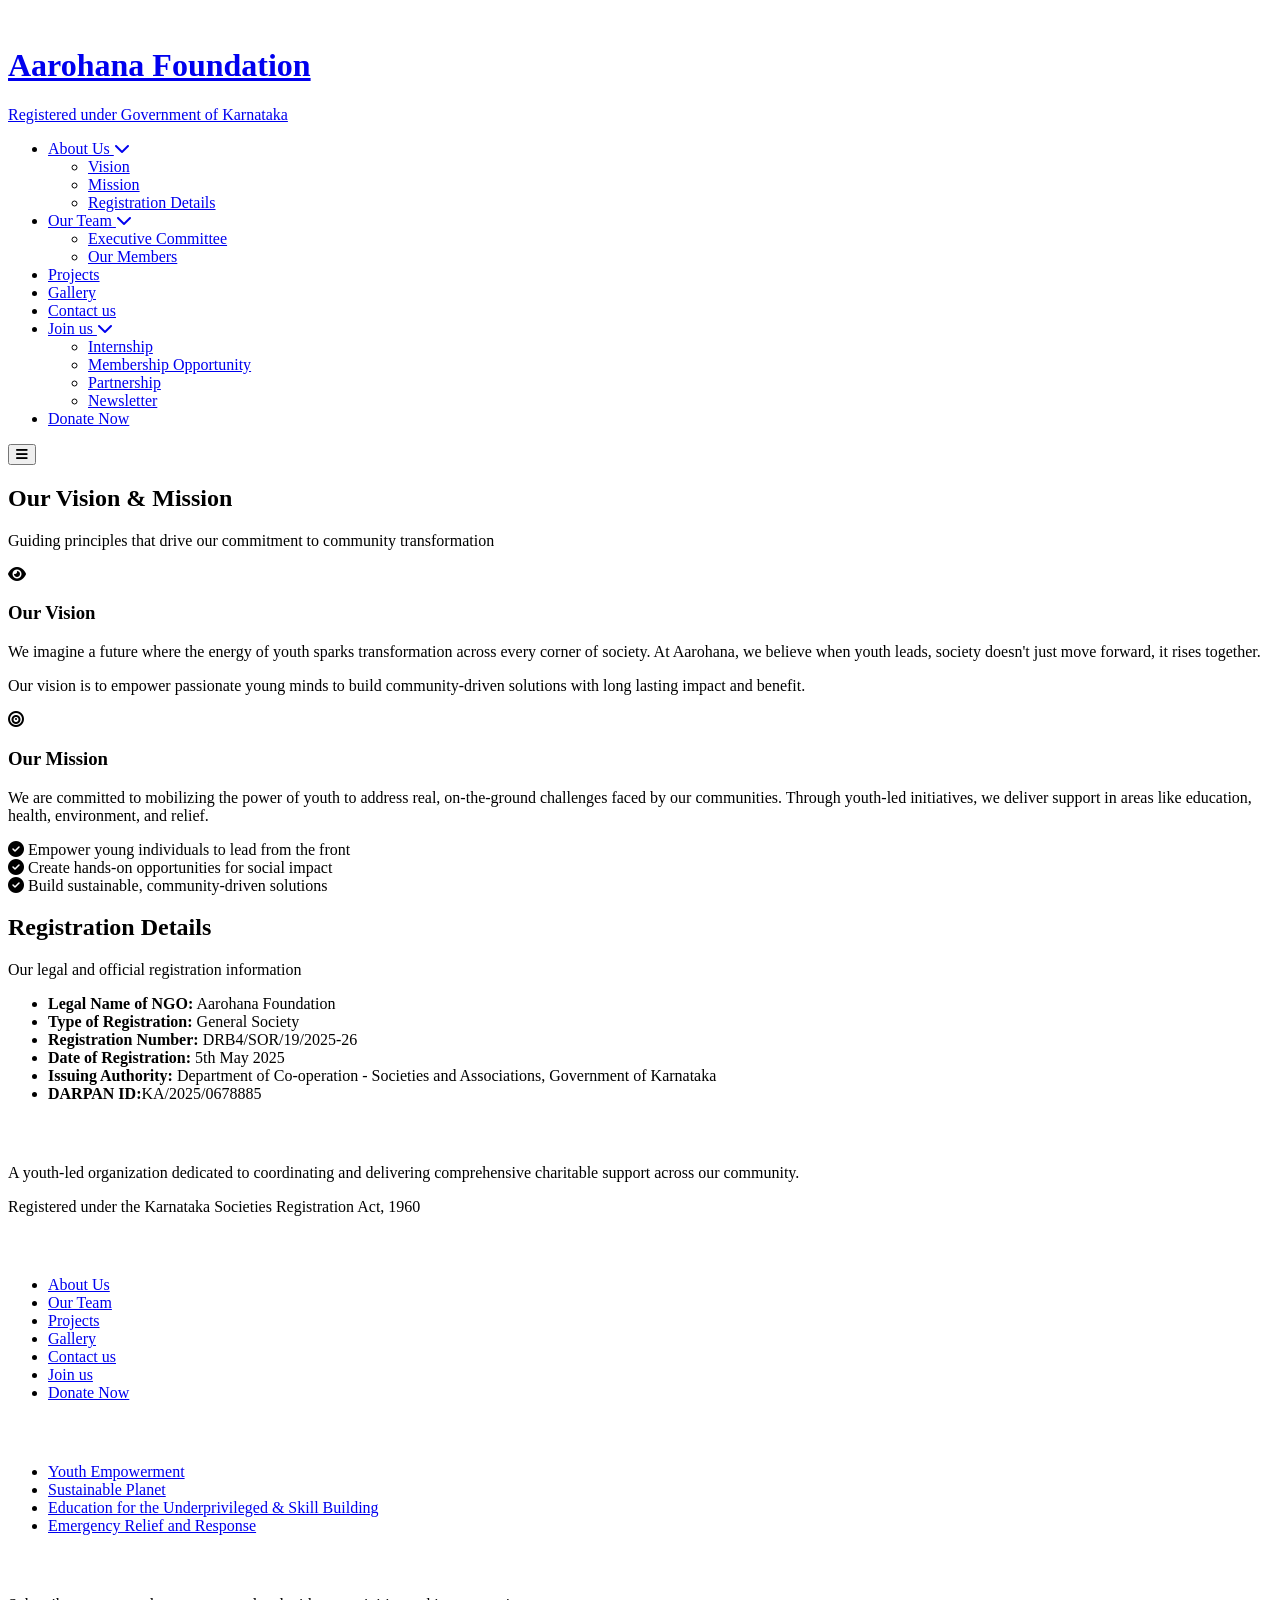
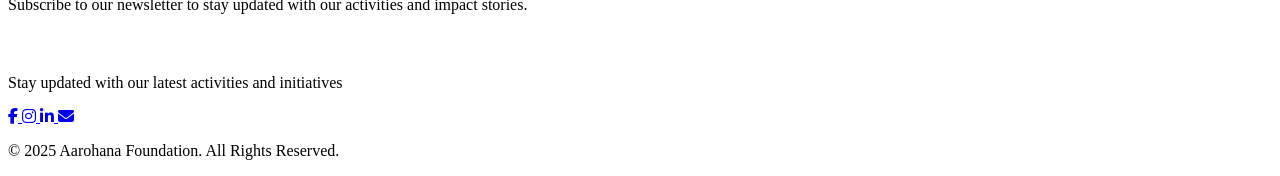
==== about.html @ d173ec9f "Updated file" ====
<!-- About Section -->

<!DOCTYPE html>
<html lang="en">

<head>
    <meta charset="UTF-8">
    <meta name="viewport" content="width=device-width, initial-scale=1.0">
    <title>Aarohana Foundation | Registered under Government of Karnataka</title>
    <link rel="stylesheet" href="https://cdnjs.cloudflare.com/ajax/libs/font-awesome/6.4.0/css/all.min.css">
    <link href="https://fonts.googleapis.com/css2?family=Inter:wght@300;400;500;600;700&display=swap" rel="stylesheet">
    <link rel="stylesheet" href="assets/css/styles.css">
    <link rel="stylesheet" href="assets/css/header-footer.css">
    <link rel="stylesheet" href="assets/css/about.css">
    <link rel="icon" type="image/png" href="assets/images/logo/favicon.png">
    <!-- Google tag (gtag.js) -->
<script async src="https://www.googletagmanager.com/gtag/js?id=G-BKS8LNNEW2"></script>
<script>
  window.dataLayer = window.dataLayer || [];
  function gtag(){dataLayer.push(arguments);}
  gtag('js', new Date());

  gtag('config', 'G-BKS8LNNEW2');
</script>
    <style>
        h4 {
            color: white;
        }
    </style>
</head>

<body>
    <header id="header">
        <div class="header-container">
            <a href="index.html" class="logo">
                <div class="logo-icon"><img src="assets/images/logo/Aarohana logo.png" alt=""
                        style="width: 93px;margin-right: 10px;"></div>
                <div class="logo-text">
                    <h1>Aarohana Foundation</h1>
                    <span>Registered under Government of Karnataka</span>
                </div>
            </a>
            <nav>
                <ul class="nav-links">
                    <!-- About Us with dropdown -->
                    <li class="dropdown">
                        <a href="about.html" class="dropdown-toggle">About Us <i class="fas fa-chevron-down"></i></a>
                        <ul class="dropdown-menu">
                            <li><a href="about.html#vision-mission">Vision</a></li>
                            <li><a href="about.html#vision-mission">Mission</a></li>
                            <li class="dropdown-submenu">
                                <a href="about.html#registration">Registration Details</a>

                            </li>
                        </ul>
                    </li>

                    <!-- Our Team with dropdown -->
                    <li class="dropdown">
                        <a href="#team" class="dropdown-toggle">Our Team <i class="fas fa-chevron-down"></i></a>
                        <ul class="dropdown-menu">
                            <li><a href="team.html#executive">Executive Committee</a></li>
                            <li><a href="team.html#members">Our Members</a></li>
                        </ul>
                    </li>

                    <!-- Other navigation items -->
                    <li><a href="project.html">Projects</a></li>
                    <li><a href="gallery.html">Gallery</a></li>
                    <li><a href="contact.html">Contact us</a></li>
                    <li class="dropdown">
                        <a href="#join" class="dropdown-toggle">Join us <i class="fas fa-chevron-down"></i></a>
                        <ul class="dropdown-menu">
                            <li><a href="join.html#internship">Internship</a></li>
                            <li><a href="join.html#membership">Membership Opportunity</a></li>
                            <li><a href="join.html#partnership">Partnership</a></li>
                            <li><a href="join.html#newsletter">Newsletter</a></li>
                        </ul>
                    </li>
                    <li><a href="donate.html" class="nav-cta">Donate Now</a></li>
                </ul>
                <button class="mobile-menu-btn"><i class="fas fa-bars"></i></button>
            </nav>
        </div>
    </header>



    <!-- Mission Vision Section -->

    <body>
        <section id="vision-mission" class="section">
            <div class="decorative-element circle-1"></div>
            <div class="decorative-element circle-2"></div>
            <div class="decorative-element circle-3"></div>

            <div class="container">
                <div class="section-title animate">
                    <h2>Our Vision & Mission</h2>
                    <p>Guiding principles that drive our commitment to community transformation</p>
                </div>

                <div class="mv-container">
                    <div class="mv-card animate delay-1">
                        <div class="mv-header">
                            <div class="mv-icon">
                                <i class="fas fa-eye"></i>
                            </div>
                            <h3 class="mv-title">Our Vision</h3>
                        </div>
                        <div class="mv-content">
                            <p>We imagine a future where the energy of youth sparks transformation across every corner
                                of society. At Aarohana, we believe when youth leads, society doesn't just move forward,
                                it rises together.</p>

                            <!-- <div class="mv-image">
                                <img src="https://images.unsplash.com/photo-1522881193457-37ae97c905bf?ixlib=rb-4.0.3&ixid=M3wxMjA3fDB8MHxwaG90by1wYWdlfHx8fGVufDB8fHx8fA%3D%3D&auto=format&fit=crop&w=1170&q=80"
                                    alt="Youth empowerment and community transformation">
                            </div> -->

                            <p>Our vision is to empower passionate young minds to build community-driven solutions with
                                long lasting impact and benefit.</p>
                        </div>
                    </div>

                    <div class="mv-card animate delay-2">
                        <div class="mv-header">
                            <div class="mv-icon">
                                <i class="fas fa-bullseye"></i>
                            </div>
                            <h3 class="mv-title">Our Mission</h3>
                        </div>
                        <div class="mv-content">
                            <p>We are committed to mobilizing the power of youth to address real, on-the-ground
                                challenges faced by our communities. Through youth-led initiatives, we deliver support
                                in areas like education, health, environment, and relief.</p>

                            <!-- <div class="mv-image">
                                <img src="https://images.unsplash.com/photo-1516321318423-f06f85e504b3?ixlib=rb-4.0.3&ixid=M3wxMjA3fDB8MHxwaG90by1wYWdlfHx8fGVufDB8fHx8fA%3D%3D&auto=format&fit=crop&w=1170&q=80"
                                    alt="Youth-led community initiatives">
                            </div> -->

                            <div class="about-highlights">
                                <div class="about-highlight">
                                    <i class="fas fa-check-circle"></i>
                                    <span>Empower young individuals to lead from the front</span>
                                </div>
                                <div class="about-highlight">
                                    <i class="fas fa-check-circle"></i>
                                    <span>Create hands-on opportunities for social impact</span>
                                </div>
                                <div class="about-highlight">
                                    <i class="fas fa-check-circle"></i>
                                    <span>Build sustainable, community-driven solutions</span>
                                </div>
                            </div>
                        </div>
                    </div>
                </div>
            </div>
        </section>



        <section id="registration" class="section">
            <div class="container">
                <div class="section-title animate">
                    <h2>Registration Details</h2>
                    <p>Our legal and official registration information</p>
                </div>

                <div class="registration-card animate delay-1">
                    <ul>
                        <li><strong>Legal Name of NGO:</strong> Aarohana Foundation</li>
                        <li><strong>Type of Registration:</strong> General Society</li>
                        <li><strong>Registration Number:</strong> DRB4/SOR/19/2025-26</li>
                        <li><strong>Date of Registration:</strong> 5th May 2025</li>
                        <li><strong>Issuing Authority:</strong> Department of Co-operation - Societies and Associations,
                            Government of Karnataka</li>
                        <li><strong>DARPAN ID:</strong>KA/2025/0678885</li>
                    </ul>
                </div>
            </div>
        </section>
    </body>




    <footer>
        <div class="container">
            <div class="footer-content">
                <div class="footer-col">
                    <h4>About Aarohana</h4>
                    <p>A youth-led organization dedicated to coordinating and delivering comprehensive charitable
                        support
                        across
                        our community.</p>
                    <p>Registered under the Karnataka Societies Registration Act, 1960</p>
                </div>

                <div class="footer-col">
                    <h4>Quick Links</h4>
                    <ul class="footer-links">
                        <li><a href="about.html">About Us</a></li>
                        <li><a href="team.html">Our Team</a></li>
                        <li><a href="project.html">Projects</a></li>
                        <li><a href="gallery.html">Gallery</a></li>
                        <li><a href="contact.html">Contact us</a></li>
                        <li><a href="join.html">Join us</a></li>
                        <li><a href="donate.html">Donate Now</a></li>
                    </ul>
                </div>

                <div class="footer-col">
                    <h4>Our Initiatives</h4>
                    <ul class="footer-links">
                        <li><a href="#">Youth Empowerment</a></li>
                        <li><a href="#">Sustainable Planet</a></li>
                        <li><a href="#">Education for the Underprivileged & Skill Building</a></li>
                        <li><a href="#">Emergency Relief and Response</a></li>
                    </ul>
                </div>

                <div class="footer-col footer-newsletter">
                    <h4>Newsletter</h4>
                    <p>Subscribe to our newsletter to stay updated with our activities and impact stories.</p>
                            <h4>Follow Us On Social Media</h4>
          <p>Stay updated with our latest activities and initiatives</p>
                    <div class="social-links">
                        <a href="https://www.facebook.com/share/179hHAopHQ/" class="social-link" title="Facebook">
                            <i class="fab fa-facebook-f"></i>
                        </a>

                        <a href="https://www.instagram.com/aarohanafoundation?igsh=MWpqamJhZWVpb3N3Zw== "
                            class="social-link" title="Instagram">
                            <i class="fab fa-instagram"></i>
                        </a>
                        <a href="https://www.linkedin.com/in/aarohana-foundation-643480362/" class="social-link"
                            title="LinkedIn">
                            <i class="fab fa-linkedin-in"></i>
                        </a>
                        <a href="https://mail.google.com/mail/?view=cm&fs=1&to=aarohanafoundationbengaluru@gmail.com"
                            class="social-link" title="Email" target="_blank">
                            <i class="fas fa-envelope"></i>
                        </a>
                    </div>
                    <!-- <form class="newsletter-form">
                        <input type="email" class="newsletter-input" placeholder="Your Email" required>
                        <button type="submit" class="btn btn-primary">Subscribe</button>
                    </form> -->
                </div>
            </div>
        </div>

        <div class="copyright">
            <div class="container">
                <p>&copy; 2025 Aarohana Foundation. All Rights Reserved.</p>
            </div>
        </div>
    </footer>

    <script src="assets/js/main.js"></script>


</html>
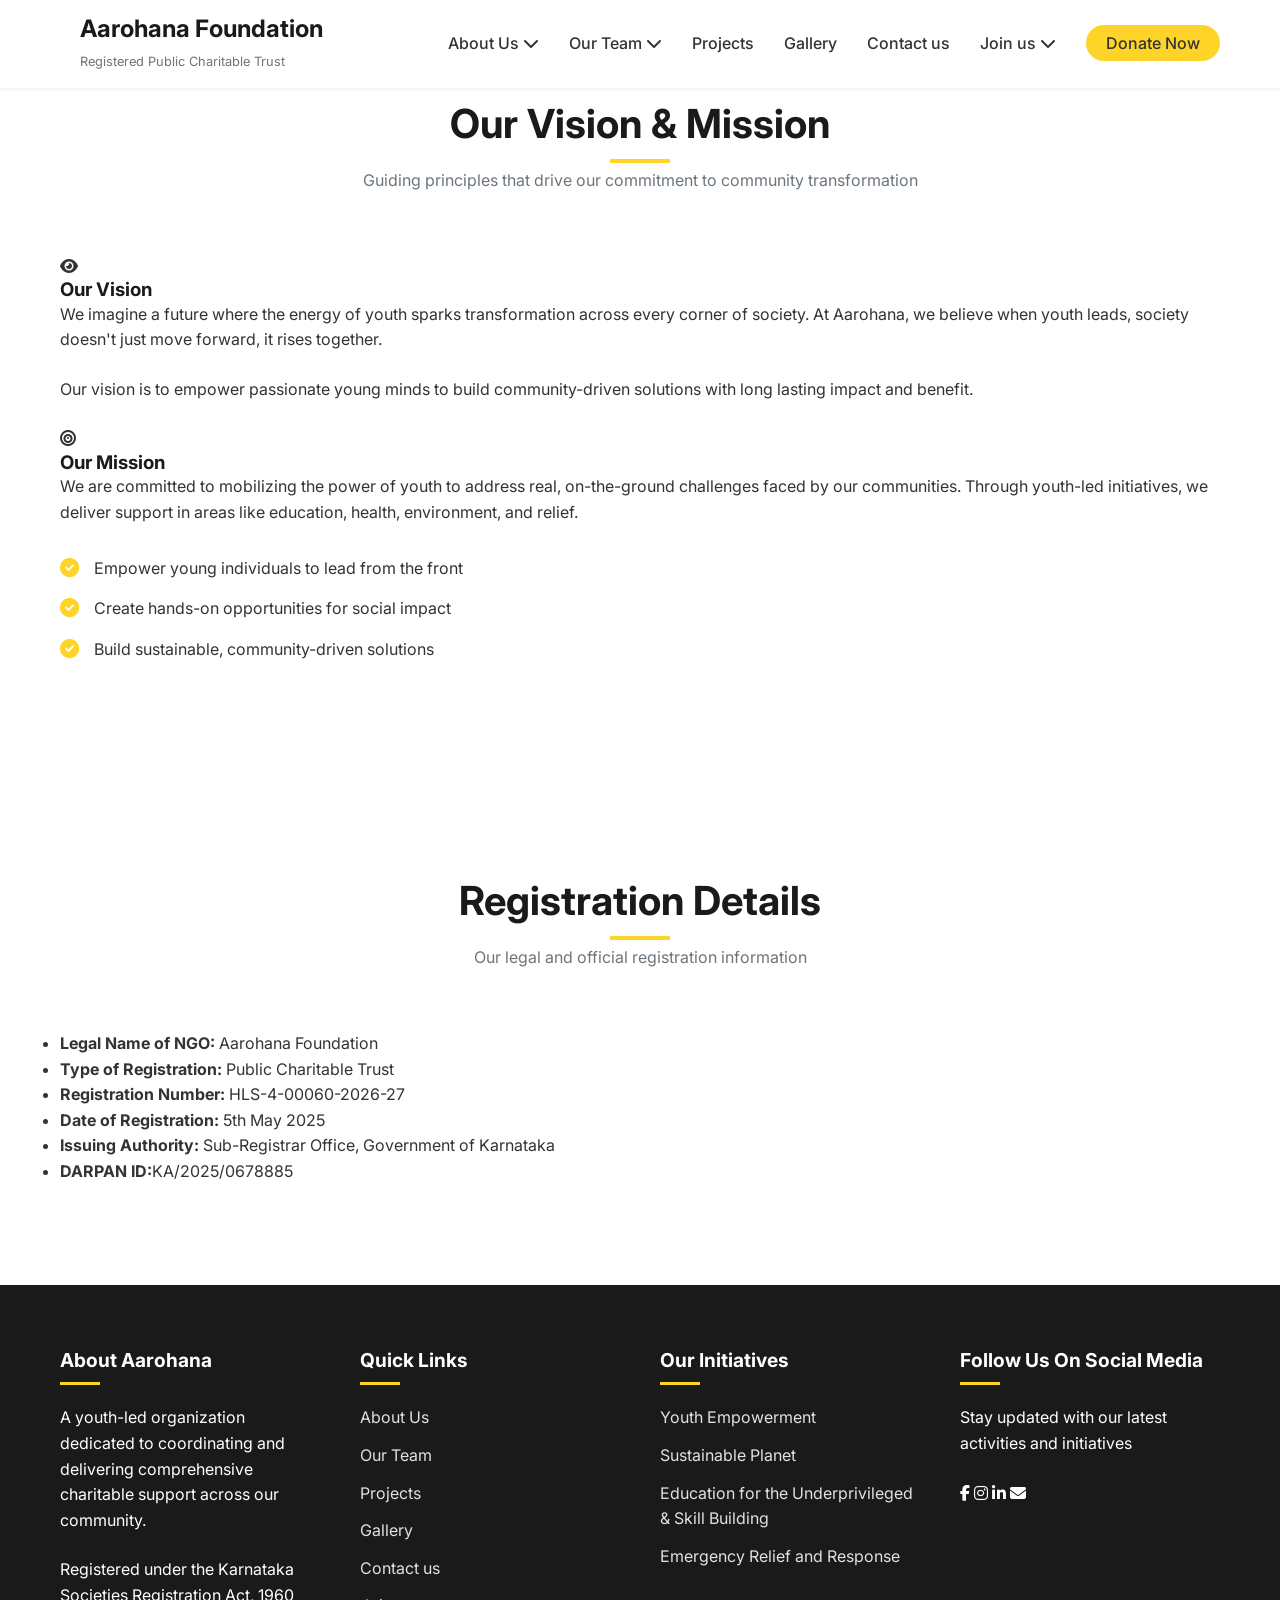
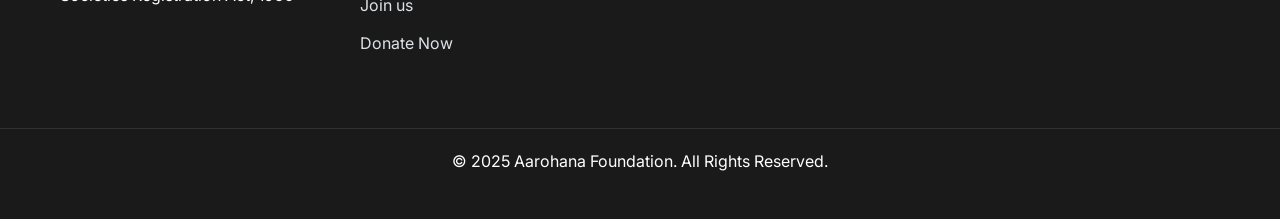
==== commit e90582a9: "Redesign team layout and remove newsletter from all pages" ====
--- a/about.html
+++ b/about.html
@@ -37,7 +37,7 @@
                         style="width: 93px;margin-right: 10px;"></div>
                 <div class="logo-text">
                     <h1>Aarohana Foundation</h1>
-                    <span>Registered under Government of Karnataka</span>
+                    <span>Registered Public Charitable Trust</span>
                 </div>
             </a>
             <nav>
@@ -74,7 +74,6 @@
                             <li><a href="join.html#internship">Internship</a></li>
                             <li><a href="join.html#membership">Membership Opportunity</a></li>
                             <li><a href="join.html#partnership">Partnership</a></li>
-                            <li><a href="join.html#newsletter">Newsletter</a></li>
                         </ul>
                     </li>
                     <li><a href="donate.html" class="nav-cta">Donate Now</a></li>
@@ -172,11 +171,10 @@
                 <div class="registration-card animate delay-1">
                     <ul>
                         <li><strong>Legal Name of NGO:</strong> Aarohana Foundation</li>
-                        <li><strong>Type of Registration:</strong> General Society</li>
-                        <li><strong>Registration Number:</strong> DRB4/SOR/19/2025-26</li>
+                        <li><strong>Type of Registration:</strong> Public Charitable Trust</li>
+                        <li><strong>Registration Number:</strong> HLS-4-00060-2026-27 </li>
                         <li><strong>Date of Registration:</strong> 5th May 2025</li>
-                        <li><strong>Issuing Authority:</strong> Department of Co-operation - Societies and Associations,
-                            Government of Karnataka</li>
+                        <li><strong>Issuing Authority:</strong>  Sub-Registrar Office, Government of Karnataka</li>
                         <li><strong>DARPAN ID:</strong>KA/2025/0678885</li>
                     </ul>
                 </div>
@@ -222,11 +220,9 @@
                     </ul>
                 </div>
 
-                <div class="footer-col footer-newsletter">
-                    <h4>Newsletter</h4>
-                    <p>Subscribe to our newsletter to stay updated with our activities and impact stories.</p>
-                            <h4>Follow Us On Social Media</h4>
-          <p>Stay updated with our latest activities and initiatives</p>
+                <div class="footer-col">
+                    <h4>Follow Us On Social Media</h4>
+                    <p>Stay updated with our latest activities and initiatives</p>
                     <div class="social-links">
                         <a href="https://www.facebook.com/share/179hHAopHQ/" class="social-link" title="Facebook">
                             <i class="fab fa-facebook-f"></i>
@@ -245,10 +241,6 @@
                             <i class="fas fa-envelope"></i>
                         </a>
                     </div>
-                    <!-- <form class="newsletter-form">
-                        <input type="email" class="newsletter-input" placeholder="Your Email" required>
-                        <button type="submit" class="btn btn-primary">Subscribe</button>
-                    </form> -->
                 </div>
             </div>
         </div>
--- a/assets/css/styles.css
+++ b/assets/css/styles.css
@@ -0,0 +1,750 @@
+ /* Base styles and variables */
+ :root {
+     --primary: #FFD428;
+     --primary-dark: #E5BF24;
+     --primary-light: #FFE785;
+     --secondary: #1a1a1a;
+     --accent: #2C5AA0;
+     --light: #f8f9fa;
+     --dark: #222;
+     --text: #333;
+     --text-light: #6c757d;
+     --white: #ffffff;
+     --gray: #6c757d;
+     --gray-100: #f8f9fa;
+     --gray-200: #e9ecef;
+     --gray-300: #dee2e6;
+     --shadow-sm: 0 2px 4px rgba(0, 0, 0, 0.05);
+     --shadow-md: 0 4px 12px rgba(0, 0, 0, 0.08);
+     --shadow-lg: 0 10px 25px rgba(0, 0, 0, 0.1);
+     --transition: all 0.3s ease;
+     --radius: 8px;
+     --section-spacing: 100px;
+ }
+
+ * {
+     margin: 0;
+     padding: 0;
+     box-sizing: border-box;
+ }
+
+ body {
+     font-family: 'Inter', sans-serif;
+     line-height: 1.6;
+     color: var(--text);
+     background: var(--white);
+     overflow-x: hidden;
+     font-weight: 400;
+ }
+
+ h1,
+ h2,
+ h3,
+
+ h5,
+ h6 {
+     font-weight: 700;
+     line-height: 1.2;
+     color: var(--secondary);
+ }
+
+ p {
+     margin-bottom: 1.5rem;
+ }
+
+ a {
+     text-decoration: none;
+     color: inherit;
+     transition: var(--transition);
+ }
+
+ .container {
+     width: 100%;
+     max-width: 1200px;
+     margin: 0 auto;
+     padding: 0 20px;
+ }
+
+ .section {
+     padding: var(--section-spacing) 0;
+ }
+
+ .section-title {
+     text-align: center;
+     margin-bottom: 60px;
+ }
+
+ .section-title h2 {
+     font-size: 2.5rem;
+     position: relative;
+     display: inline-block;
+     margin-bottom: 20px;
+ }
+
+ .section-title h2:after {
+     content: '';
+     position: absolute;
+     bottom: -15px;
+     left: 50%;
+     transform: translateX(-50%);
+     width: 60px;
+     height: 4px;
+     background: var(--primary);
+ }
+
+ .section-title p {
+     color: var(--text-light);
+     max-width: 700px;
+     margin: 0 auto;
+ }
+
+  h4{
+    color: white;
+  }
+ .btn {
+     display: inline-flex;
+     align-items: center;
+     justify-content: center;
+     padding: 12px 32px;
+     border-radius: 50px;
+     font-weight: 600;
+     transition: var(--transition);
+     border: none;
+     cursor: pointer;
+     font-size: 1rem;
+     gap: 8px;
+ }
+
+ .btn-primary {
+     background: var(--primary);
+     color: var(--secondary);
+     box-shadow: var(--shadow-md);
+ }
+
+ .btn-primary:hover {
+     background: var(--primary-dark);
+     transform: translateY(-2px);
+     box-shadow: var(--shadow-lg);
+ }
+
+ .btn-secondary {
+     background: transparent;
+     border: 2px solid var(--white);
+     color: var(--white);
+ }
+
+ .btn-secondary:hover {
+     background: var(--white);
+     color: var(--secondary);
+ }
+
+ /* Header styles */
+ #header {
+     background: var(--white);
+     box-shadow: var(--shadow-sm);
+     position: fixed;
+     top: 0;
+     left: 0;
+     right: 0;
+     z-index: 1000;
+ }
+
+ .header-container {
+     display: flex;
+     justify-content: space-between;
+     align-items: center;
+     padding: 15px 20px;
+     max-width: 1200px;
+     margin: 0 auto;
+ }
+
+ .logo {
+     display: flex;
+     align-items: center;
+ }
+
+ .logo-icon {
+     margin-right: 10px;
+ }
+
+ .logo-text h1 {
+     font-size: 1.5rem;
+     margin-bottom: 4px;
+ }
+
+ .logo-text span {
+     font-size: 0.8rem;
+     color: var(--text-light);
+ }
+
+ nav {
+     display: flex;
+     align-items: center;
+ }
+
+ .nav-links {
+     display: flex;
+     list-style: none;
+     gap: 30px;
+ }
+
+ .nav-links a {
+     font-weight: 500;
+     color: var(--text);
+     position: relative;
+ }
+
+ .nav-links a:hover {
+     color: var(--primary);
+ }
+
+ .nav-cta {
+     background: var(--primary);
+     padding: 8px 20px;
+     border-radius: 50px;
+     color: var(--secondary);
+     font-weight: 600;
+ }
+
+ .nav-cta:hover {
+     background: var(--primary-dark);
+     transform: translateY(-2px);
+ }
+
+ .mobile-menu-btn {
+     display: none;
+     background: none;
+     border: none;
+     font-size: 1.5rem;
+     cursor: pointer;
+     color: var(--text);
+ }
+
+ /* Dropdown styles */
+ .dropdown {
+     position: relative;
+ }
+
+ .dropdown-menu {
+     position: absolute;
+     top: 100%;
+     left: 0;
+     background: var(--white);
+     box-shadow: var(--shadow-lg);
+     border-radius: var(--radius);
+     padding: 10px 0;
+     min-width: 200px;
+     opacity: 0;
+     visibility: hidden;
+     transform: translateY(10px);
+     transition: var(--transition);
+     z-index: 100;
+ }
+
+ .dropdown:hover .dropdown-menu {
+     opacity: 1;
+     visibility: visible;
+     transform: translateY(0);
+ }
+
+ .dropdown-menu li {
+     list-style: none;
+ }
+
+ .dropdown-menu a {
+     display: block;
+     padding: 10px 20px;
+     color: var(--text);
+     font-weight: 400;
+ }
+
+ .dropdown-menu a:hover {
+     background: var(--gray-100);
+     color: var(--primary);
+ }
+
+ /* Hero Section Styles */
+ .hero {
+     display: flex;
+     align-items: center;
+     min-height: 100vh;
+     padding: 120px 0 80px;
+     position: relative;
+     overflow: hidden;
+     background: linear-gradient(135deg, #ffd428 0%, #ffd428 100%);
+ }
+
+ .hero .container {
+     text-align: center;
+     z-index: 2;
+ }
+
+ .hero-subtitle {
+     display: inline-block;
+     background-color: rgba(255, 255, 255, 0.9);
+     padding: 8px 16px;
+     border-radius: 8px;
+     font-weight: 600;
+     font-size: 0.85rem;
+     letter-spacing: 1.5px;
+     margin-bottom: 1.5rem;
+     color: var(--dark);
+     backdrop-filter: blur(4px);
+ }
+
+ .hero-title {
+     font-size: 3rem;
+     font-weight: 700;
+     line-height: 1.2;
+     margin-bottom: 1.5rem;
+     color: var(--dark);
+ }
+
+ .hero-title .highlight {
+     color: var(--white);
+     position: relative;
+     text-shadow: 0 2px 4px rgba(0, 0, 0, 0.1);
+ }
+
+ .hero-description {
+     color: rgba(33, 33, 33, 0.9);
+     font-size: 1.1rem;
+     max-width: 700px;
+     margin: 0 auto 2.5rem auto;
+     line-height: 1.6;
+     font-weight: 500;
+ }
+
+ .hero-buttons {
+     display: flex;
+     justify-content: center;
+     gap: 16px;
+     flex-wrap: wrap;
+     margin-bottom: 3rem;
+ }
+
+ .hero-buttons .btn {
+     padding: 14px 28px;
+     border-radius: 8px;
+     font-weight: 600;
+     font-size: 1rem;
+     border: none;
+     cursor: pointer;
+     transition: all 0.3s ease;
+     text-decoration: none;
+     display: inline-flex;
+     align-items: center;
+     gap: 8px;
+ }
+
+ .hero-buttons .btn-primary {
+     background: var(--white);
+     color: var(--dark);
+     box-shadow: 0 4px 12px rgba(0, 0, 0, 0.15);
+ }
+
+ .hero-buttons .btn-primary:hover {
+     background: var(--primary-light);
+     transform: translateY(-3px);
+     box-shadow: 0 6px 16px rgba(0, 0, 0, 0.2);
+ }
+
+ .hero-buttons .btn-secondary {
+     background: transparent;
+     color: var(--white);
+     border: 2px solid rgba(255, 255, 255, 0.7);
+     backdrop-filter: blur(4px);
+ }
+
+ .hero-buttons .btn-secondary:hover {
+     background: rgba(255, 255, 255, 0.15);
+     border-color: var(--white);
+     transform: translateY(-3px);
+ }
+
+ .hero-stats {
+     display: flex;
+     justify-content: center;
+     gap: 60px;
+     flex-wrap: wrap;
+     background: rgba(255, 255, 255, 0.85);
+     padding: 2rem;
+     border-radius: 16px;
+     backdrop-filter: blur(8px);
+     box-shadow: 0 8px 24px rgba(0, 0, 0, 0.08);
+     max-width: 700px;
+     margin: 0 auto;
+ }
+
+ .hero-stat {
+     text-align: center;
+ }
+
+ .hero-stat-number {
+     font-size: 2.4rem;
+     font-weight: 700;
+     color: var(--dark);
+     display: flex;
+     justify-content: center;
+     align-items: center;
+     gap: 10px;
+ }
+
+ .hero-stat-number i {
+     color: var(--primary-dark);
+     font-size: 1.5rem;
+ }
+
+ .hero-stat-text {
+     font-size: 1rem;
+     color: var(--gray);
+     margin-top: 8px;
+     font-weight: 500;
+ }
+
+ .hero-accent {
+     position: absolute;
+     top: -100px;
+     left: -100px;
+     width: 400px;
+     height: 400px;
+     background: radial-gradient(circle, rgba(255, 255, 255, 0.4) 0%, transparent 70%);
+     border-radius: 50%;
+     z-index: 1;
+ }
+
+ .hero-accent-2 {
+     position: absolute;
+     bottom: -120px;
+     right: -100px;
+     width: 300px;
+     height: 300px;
+     background: radial-gradient(circle, rgba(255, 255, 255, 0.3) 0%, transparent 70%);
+     border-radius: 50%;
+     z-index: 1;
+ }
+
+ /* About Section */
+ .about-content {
+     display: grid;
+     grid-template-columns: 1fr 1fr;
+     gap: 60px;
+     align-items: center;
+ }
+
+ .about-image {
+     position: relative;
+ }
+
+ .about-image img {
+     width: 100%;
+     border-radius: var(--radius);
+     box-shadow: var(--shadow-lg);
+ }
+
+ .about-image:after {
+     content: '';
+     position: absolute;
+     top: 20px;
+     left: 20px;
+     right: -20px;
+     bottom: -20px;
+     border: 3px solid var(--primary);
+     border-radius: var(--radius);
+     z-index: -1;
+ }
+
+ .about-text h3 {
+     font-size: 2rem;
+     margin-bottom: 20px;
+ }
+
+ .about-highlights {
+     margin-top: 30px;
+ }
+
+ .about-highlight {
+     display: flex;
+     align-items: center;
+     gap: 15px;
+     margin-bottom: 15px;
+ }
+
+ .about-highlight i {
+     color: var(--primary);
+     font-size: 1.2rem;
+ }
+
+ /* Footer */
+ footer {
+     background: var(--secondary);
+     color: var(--white);
+     padding: 60px 0 0;
+ }
+
+ .footer-content {
+     display: grid;
+     grid-template-columns: repeat(4, 1fr);
+     gap: 40px;
+ }
+
+ .footer-col h4 {
+     font-size: 1.2rem;
+     margin-bottom: 20px;
+     position: relative;
+     padding-bottom: 10px;
+ }
+
+ .footer-col h4:after {
+     content: '';
+     position: absolute;
+     bottom: 0;
+     left: 0;
+     width: 40px;
+     height: 3px;
+     background: var(--primary);
+ }
+
+ .footer-links {
+     list-style: none;
+ }
+
+ .footer-links li {
+     margin-bottom: 12px;
+ }
+
+ .footer-links a {
+     color: var(--gray-300);
+     transition: var(--transition);
+ }
+
+ .footer-links a:hover {
+     color: var(--primary);
+     padding-left: 5px;
+ }
+
+ .copyright {
+     text-align: center;
+     padding: 20px 0;
+     margin-top: 60px;
+     border-top: 1px solid rgba(255, 255, 255, 0.1);
+ }
+
+ /* Responsive styles */
+ @media (max-width: 1200px) {
+     .footer-content {
+         grid-template-columns: repeat(2, 1fr);
+     }
+ }
+
+ @media (max-width: 992px) {
+     .section {
+         padding: 80px 0;
+     }
+
+     .section-title h2 {
+         font-size: 2rem;
+     }
+
+     .nav-links {
+         display: none;
+         position: absolute;
+         top: 100%;
+         left: 0;
+         right: 0;
+         background: var(--white);
+         flex-direction: column;
+         padding: 20px;
+         box-shadow: var(--shadow-md);
+     }
+
+     .nav-links.active {
+         display: flex;
+     }
+
+     .mobile-menu-btn {
+         display: block;
+     }
+
+     .dropdown-menu {
+         position: static;
+         opacity: 1;
+         visibility: visible;
+         transform: none;
+         box-shadow: none;
+         margin-left: 20px;
+         display: none;
+     }
+
+     .dropdown:hover .dropdown-menu {
+         display: block;
+     }
+ }
+
+ @media (max-width: 768px) {
+     .hero-title {
+         font-size: 2.3rem;
+     }
+
+     .section-title h2 {
+         font-size: 1.8rem;
+     }
+
+     .hero {
+         padding: 120px 0 60px;
+     }
+
+     .hero-title {
+         font-size: 2.4rem;
+     }
+
+     .hero-description {
+         font-size: 1rem;
+     }
+
+     .hero-stat-number {
+         font-size: 1.8rem;
+     }
+
+     .hero-buttons .btn {
+         width: 100%;
+         justify-content: center;
+     }
+
+     .hero-buttons {
+         flex-direction: column;
+         gap: 12px;
+     }
+
+     .hero-stats {
+         gap: 30px;
+         padding: 1.5rem;
+     }
+
+     /* About section responsive fix */
+     .about-content {
+         grid-template-columns: 1fr;
+         gap: 40px;
+         text-align: center;
+     }
+
+     .about-image:after {
+         display: none;
+     }
+
+     .about-highlight {
+         justify-content: center;
+     }
+
+     .footer-content {
+         grid-template-columns: 1fr;
+     }
+
+ }
+
+ @media (max-width: 576px) {
+     .header-container {
+         padding: 10px 15px;
+     }
+
+     .logo-text h1 {
+         font-size: 1.2rem;
+     }
+
+     .hero-title {
+         font-size: 2rem;
+     }
+
+     .hero-stats {
+         flex-direction: column;
+         gap: 20px;
+     }
+
+     .section {
+         padding: 60px 0;
+     }
+ }
+
+ /* Initiatives Section */
+    /* .initiatives-container {
+      display: grid;
+      grid-template-columns: repeat(auto-fit, minmax(300px, 1fr));
+      gap: 30px;
+    } */
+
+   /* Initiatives Section */
+.initiatives-container {
+  display: grid;
+  grid-template-columns: repeat(2, 1fr); /* 4 columns on large screens */
+  gap: 30px;
+}
+
+@media (max-width: 1200px) {
+  .initiatives-container {
+    grid-template-columns: repeat(2, 1fr); /* 3 columns on medium screens */
+  }
+}
+
+@media (max-width: 992px) {
+  .initiatives-container {
+    grid-template-columns: repeat(2, 1fr); /* 2 columns on tablets */
+  }
+}
+
+@media (max-width: 576px) {
+  .initiatives-container {
+    grid-template-columns: 1fr; /* 1 column on mobile */
+  }
+}
+
+    .initiative-card {
+      background: var(--white);
+      border-radius: var(--radius);
+      overflow: hidden;
+      box-shadow: var(--shadow-md);
+      transition: var(--transition);
+      height: 100%;
+    }
+
+    .initiative-card:hover {
+      transform: translateY(-5px);
+      box-shadow: var(--shadow-lg);
+    }
+
+    .initiative-image {
+      height: 200px;
+      overflow: hidden;
+    }
+
+    .initiative-image img {
+      width: 100%;
+      height: 100%;
+      object-fit: cover;
+      transition: var(--transition);
+    }
+
+    .initiative-card:hover .initiative-image img {
+      transform: scale(1.05);
+    }
+
+    .initiative-content {
+      padding: 25px;
+    }
+
+    .initiative-number {
+      display: inline-block;
+      width: 30px;
+      height: 30px;
+      background: var(--primary);
+      color: var(--secondary);
+      border-radius: 50%;
+      text-align: center;
+      line-height: 30px;
+      font-weight: 700;
+      margin-bottom: 15px;
+    }
+
+    .initiative-content h3 {
+      font-size: 1.3rem;
+      margin-bottom: 12px;
+    }
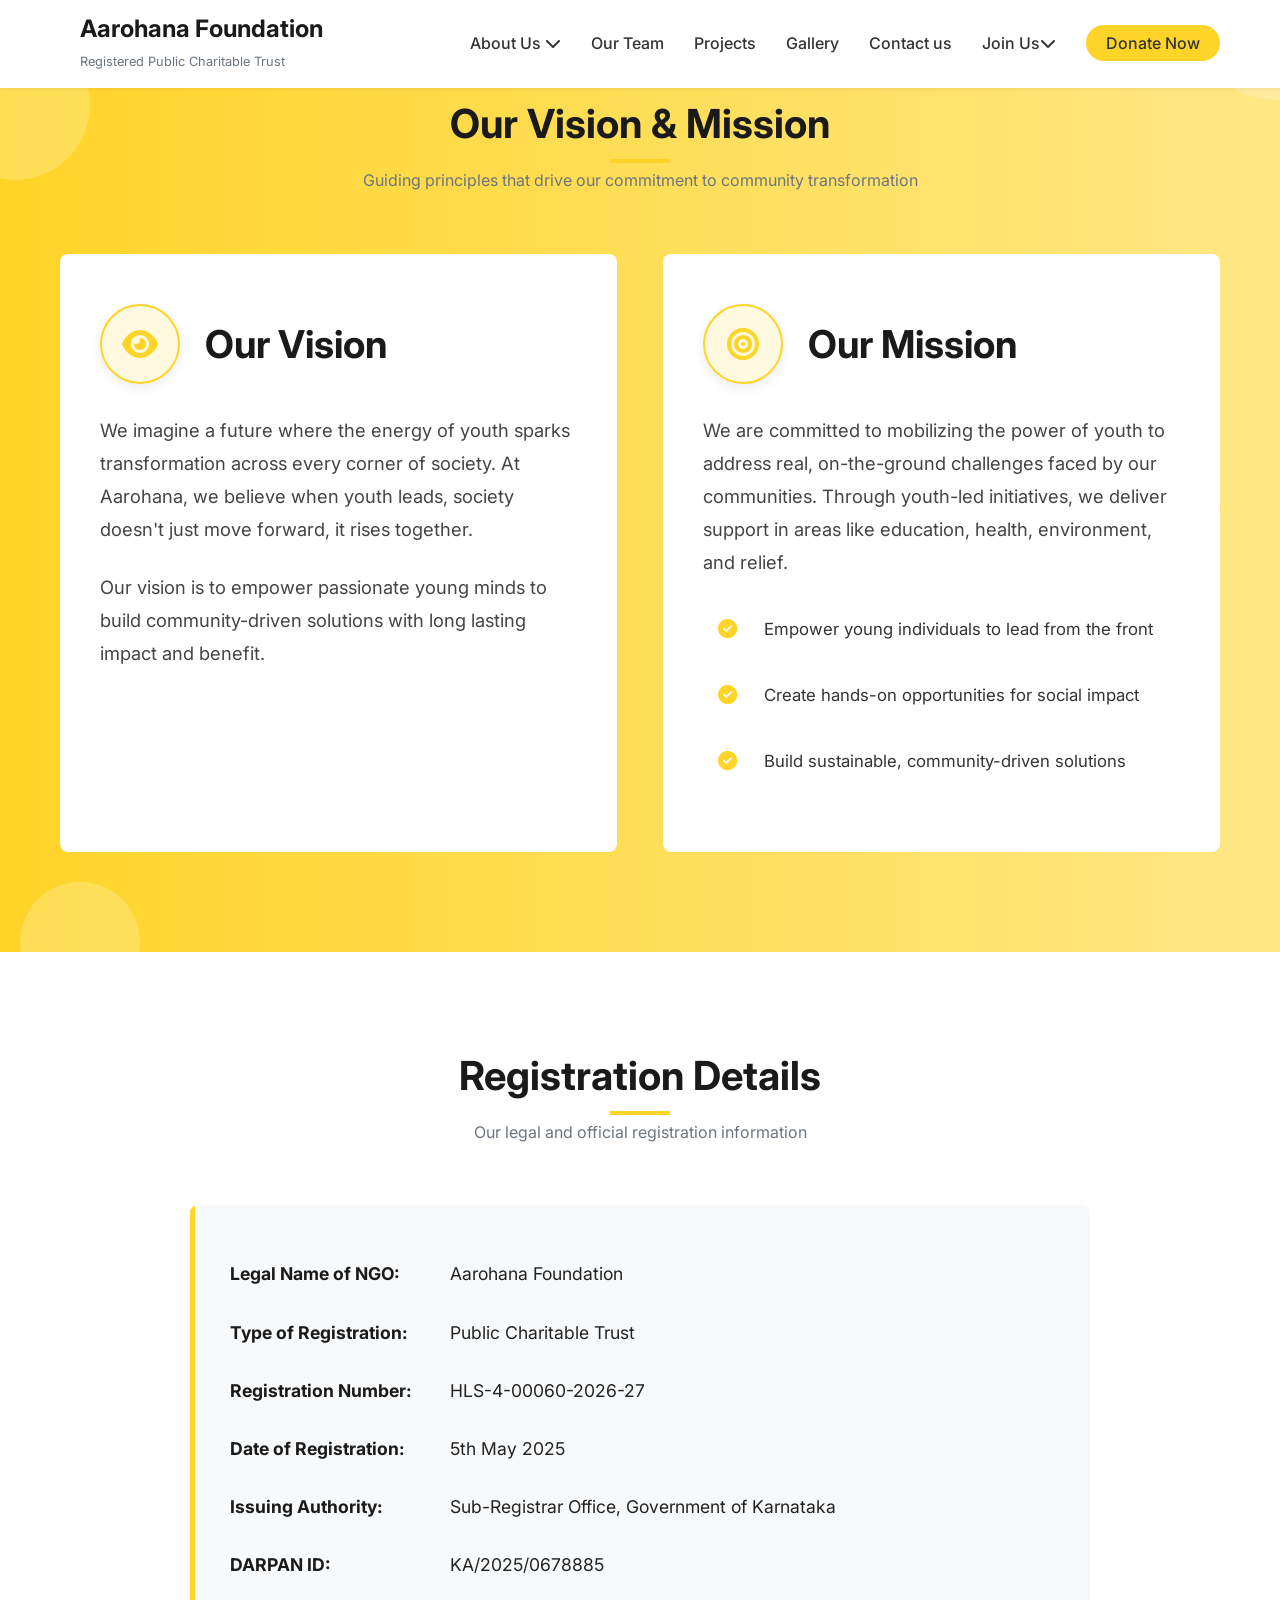
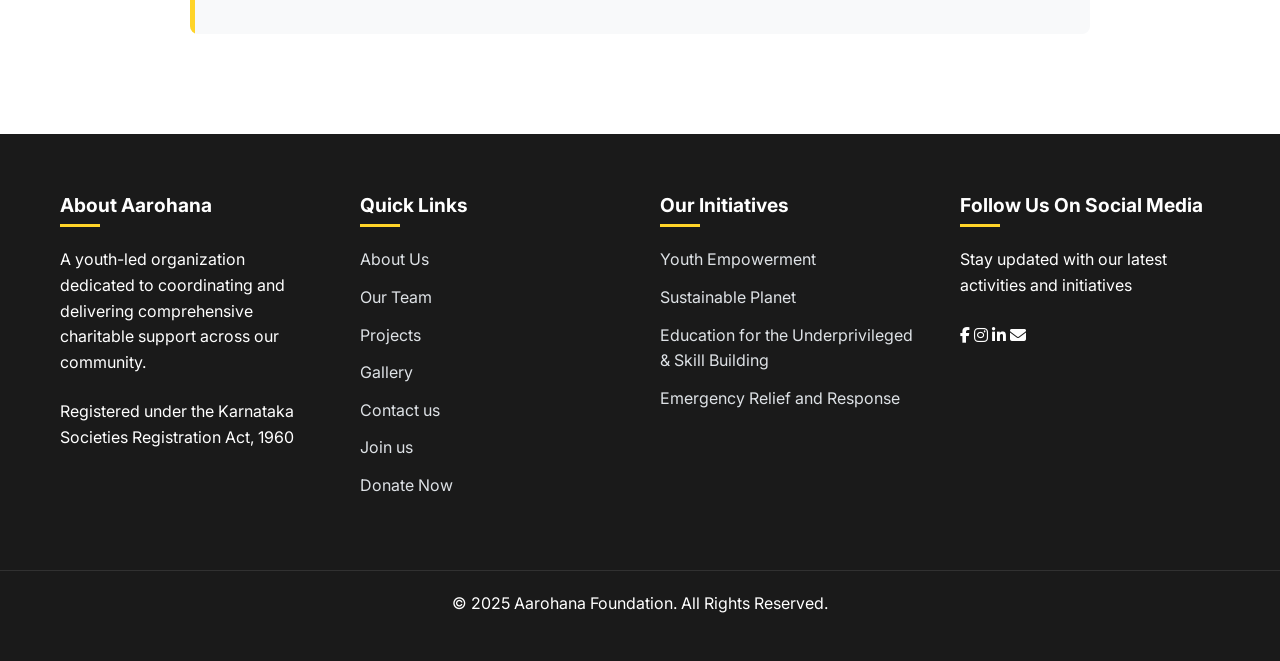
==== commit 42d5729f: "Redesign team layout and remove newsletter from all pages" ====
--- a/about.html
+++ b/about.html
@@ -6,7 +6,8 @@
 <head>
     <meta charset="UTF-8">
     <meta name="viewport" content="width=device-width, initial-scale=1.0">
-    <title>Aarohana Foundation | Registered under Government of Karnataka</title>
+    <title>About Us | Aarohana Foundation</title>
+    <meta name="description" content="Learn more about Aarohana Foundation's vision, mission, and registration details. We are a registered public charitable trust working for social change.">
     <link rel="stylesheet" href="https://cdnjs.cloudflare.com/ajax/libs/font-awesome/6.4.0/css/all.min.css">
     <link href="https://fonts.googleapis.com/css2?family=Inter:wght@300;400;500;600;700&display=swap" rel="stylesheet">
     <link rel="stylesheet" href="assets/css/styles.css">
@@ -22,72 +23,14 @@
 
   gtag('config', 'G-BKS8LNNEW2');
 </script>
-    <style>
-        h4 {
-            color: white;
-        }
-    </style>
 </head>
 
 <body>
-    <header id="header">
-        <div class="header-container">
-            <a href="index.html" class="logo">
-                <div class="logo-icon"><img src="assets/images/logo/Aarohana logo.png" alt=""
-                        style="width: 93px;margin-right: 10px;"></div>
-                <div class="logo-text">
-                    <h1>Aarohana Foundation</h1>
-                    <span>Registered Public Charitable Trust</span>
-                </div>
-            </a>
-            <nav>
-                <ul class="nav-links">
-                    <!-- About Us with dropdown -->
-                    <li class="dropdown">
-                        <a href="about.html" class="dropdown-toggle">About Us <i class="fas fa-chevron-down"></i></a>
-                        <ul class="dropdown-menu">
-                            <li><a href="about.html#vision-mission">Vision</a></li>
-                            <li><a href="about.html#vision-mission">Mission</a></li>
-                            <li class="dropdown-submenu">
-                                <a href="about.html#registration">Registration Details</a>
-
-                            </li>
-                        </ul>
-                    </li>
-
-                    <!-- Our Team with dropdown -->
-                    <li class="dropdown">
-                        <a href="#team" class="dropdown-toggle">Our Team <i class="fas fa-chevron-down"></i></a>
-                        <ul class="dropdown-menu">
-                            <li><a href="team.html#executive">Executive Committee</a></li>
-                            <li><a href="team.html#members">Our Members</a></li>
-                        </ul>
-                    </li>
-
-                    <!-- Other navigation items -->
-                    <li><a href="project.html">Projects</a></li>
-                    <li><a href="gallery.html">Gallery</a></li>
-                    <li><a href="contact.html">Contact us</a></li>
-                    <li class="dropdown">
-                        <a href="#join" class="dropdown-toggle">Join us <i class="fas fa-chevron-down"></i></a>
-                        <ul class="dropdown-menu">
-                            <li><a href="join.html#internship">Internship</a></li>
-                            <li><a href="join.html#membership">Membership Opportunity</a></li>
-                            <li><a href="join.html#partnership">Partnership</a></li>
-                        </ul>
-                    </li>
-                    <li><a href="donate.html" class="nav-cta">Donate Now</a></li>
-                </ul>
-                <button class="mobile-menu-btn"><i class="fas fa-bars"></i></button>
-            </nav>
-        </div>
-    </header>
+    <header id="header"></header>
 
 
 
     <!-- Mission Vision Section -->
-
-    <body>
         <section id="vision-mission" class="section">
             <div class="decorative-element circle-1"></div>
             <div class="decorative-element circle-2"></div>
@@ -185,72 +128,7 @@
 
 
 
-    <footer>
-        <div class="container">
-            <div class="footer-content">
-                <div class="footer-col">
-                    <h4>About Aarohana</h4>
-                    <p>A youth-led organization dedicated to coordinating and delivering comprehensive charitable
-                        support
-                        across
-                        our community.</p>
-                    <p>Registered under the Karnataka Societies Registration Act, 1960</p>
-                </div>
-
-                <div class="footer-col">
-                    <h4>Quick Links</h4>
-                    <ul class="footer-links">
-                        <li><a href="about.html">About Us</a></li>
-                        <li><a href="team.html">Our Team</a></li>
-                        <li><a href="project.html">Projects</a></li>
-                        <li><a href="gallery.html">Gallery</a></li>
-                        <li><a href="contact.html">Contact us</a></li>
-                        <li><a href="join.html">Join us</a></li>
-                        <li><a href="donate.html">Donate Now</a></li>
-                    </ul>
-                </div>
-
-                <div class="footer-col">
-                    <h4>Our Initiatives</h4>
-                    <ul class="footer-links">
-                        <li><a href="#">Youth Empowerment</a></li>
-                        <li><a href="#">Sustainable Planet</a></li>
-                        <li><a href="#">Education for the Underprivileged & Skill Building</a></li>
-                        <li><a href="#">Emergency Relief and Response</a></li>
-                    </ul>
-                </div>
-
-                <div class="footer-col">
-                    <h4>Follow Us On Social Media</h4>
-                    <p>Stay updated with our latest activities and initiatives</p>
-                    <div class="social-links">
-                        <a href="https://www.facebook.com/share/179hHAopHQ/" class="social-link" title="Facebook">
-                            <i class="fab fa-facebook-f"></i>
-                        </a>
-
-                        <a href="https://www.instagram.com/aarohanafoundation?igsh=MWpqamJhZWVpb3N3Zw== "
-                            class="social-link" title="Instagram">
-                            <i class="fab fa-instagram"></i>
-                        </a>
-                        <a href="https://www.linkedin.com/in/aarohana-foundation-643480362/" class="social-link"
-                            title="LinkedIn">
-                            <i class="fab fa-linkedin-in"></i>
-                        </a>
-                        <a href="https://mail.google.com/mail/?view=cm&fs=1&to=aarohanafoundationbengaluru@gmail.com"
-                            class="social-link" title="Email" target="_blank">
-                            <i class="fas fa-envelope"></i>
-                        </a>
-                    </div>
-                </div>
-            </div>
-        </div>
-
-        <div class="copyright">
-            <div class="container">
-                <p>&copy; 2025 Aarohana Foundation. All Rights Reserved.</p>
-            </div>
-        </div>
-    </footer>
+    <footer id="footer"></footer>
 
     <script src="assets/js/main.js"></script>
 
--- a/assets/css/about.css
+++ b/assets/css/about.css
@@ -0,0 +1,463 @@
+  /* Mission Vision Section */
+  * {
+      margin: 0;
+      padding: 0;
+      box-sizing: border-box;
+  }
+
+  body {
+      font-family: 'Inter', sans-serif;
+      line-height: 1.6;
+      color: #333;
+      background: #f8f9fa;
+      overflow-x: hidden;
+      font-weight: 400;
+  }
+
+  h1,
+  h2,
+  h3,
+  h4,
+  h5,
+  h6 {
+      font-weight: 700;
+      line-height: 1.2;
+      color: #1a1a1a;
+  }
+
+  p {
+      margin-bottom: 1.5rem;
+  }
+
+  .container {
+      width: 100%;
+      max-width: 1200px;
+      margin: 0 auto;
+      padding: 0 20px;
+  }
+
+  .section {
+      padding: 100px 0;
+  }
+
+  /* Improved Vision & Mission Section */
+  #vision-mission {
+      background: linear-gradient(to right, var(--primary) 0%, #FFE785 100%);
+      position: relative;
+      overflow: hidden;
+      padding: 100px 0;
+  }
+
+  .mv-container {
+      display: flex;
+      justify-content: space-between;
+      gap: 40px;
+      align-items: stretch;
+  }
+
+  .mv-card {
+      background: var(--white);
+      padding: 50px 40px;
+      border-radius: var(--radius);
+      box-shadow: var(--shadow);
+      transition: var(--transition);
+      width: 48%;
+      position: relative;
+      z-index: 2;
+      display: flex;
+      flex-direction: column;
+      overflow: hidden;
+  }
+
+  .mv-card:before {
+      content: '';
+      position: absolute;
+      top: 0;
+      left: 0;
+      width: 100%;
+      height: 5px;
+      background: var(--secondary);
+      transform: scaleX(0);
+      transform-origin: left;
+      transition: var(--transition);
+  }
+
+  .mv-card:hover:before {
+      transform: scaleX(1);
+  }
+
+  .mv-card:hover {
+      transform: translateY(-10px);
+      box-shadow: 0 20px 40px rgba(0, 0, 0, 0.15);
+  }
+
+  .mv-header {
+      display: flex;
+      align-items: center;
+      margin-bottom: 30px;
+  }
+
+  .mv-icon {
+      width: 80px;
+      height: 80px;
+      border-radius: 50%;
+      display: flex;
+      align-items: center;
+      justify-content: center;
+      font-size: 2rem;
+      transition: var(--transition);
+      background: rgba(255, 212, 40, 0.15);
+      color: var(--primary);
+      box-shadow: 0 4px 12px rgba(0, 0, 0, 0.08);
+      flex-shrink: 0;
+      margin-right: 25px;
+      border: 2px solid var(--primary);
+  }
+
+  .mv-card:hover .mv-icon {
+      transform: scale(1.1) rotate(5deg);
+      background: var(--primary);
+      color: var(--white);
+  }
+
+  .mv-title {
+      font-size: 2.2rem;
+      color: var(--secondary);
+      margin-bottom: 0;
+  }
+
+  .mv-content {
+      flex-grow: 1;
+  }
+
+  .mv-content p {
+      margin-bottom: 25px;
+      color: #444;
+      font-size: 1.1rem;
+      line-height: 1.8;
+  }
+
+  .mv-image {
+      height: 220px;
+      border-radius: 8px;
+      overflow: hidden;
+      margin: 25px 0;
+      box-shadow: 0 8px 20px rgba(0, 0, 0, 0.1);
+      position: relative;
+  }
+
+  .mv-image img {
+      width: 100%;
+      height: 100%;
+      object-fit: cover;
+      transition: transform 0.5s ease;
+  }
+
+  .mv-card:hover .mv-image img {
+      transform: scale(1.05);
+  }
+
+  .mv-image:after {
+      content: '';
+      position: absolute;
+      top: 0;
+      left: 0;
+      width: 100%;
+      height: 100%;
+      background: linear-gradient(to bottom, rgba(0, 0, 0, 0.1) 0%, rgba(0, 0, 0, 0.4) 100%);
+      opacity: 0.3;
+      transition: var(--transition);
+  }
+
+  .mv-card:hover .mv-image:after {
+      opacity: 0.5;
+  }
+
+  .about-highlights {
+      margin-top: 20px;
+  }
+
+  .about-highlight {
+      display: flex;
+      align-items: center;
+      margin-bottom: 15px;
+      font-size: 1.05rem;
+      padding: 12px 15px;
+      background: var(--light-gray);
+      border-radius: 8px;
+      transition: var(--transition);
+  }
+
+  .about-highlight:hover {
+      background: var(--primary);
+      transform: translateX(5px);
+  }
+
+  .about-highlight i {
+      color: var(--primary);
+      margin-right: 12px;
+      font-size: 1.2rem;
+      transition: var(--transition);
+  }
+
+  .about-highlight:hover i {
+      color: var(--white);
+  }
+
+  .about-highlight:hover span {
+      color: var(--white);
+  }
+
+  /* Decorative elements */
+  .decorative-element {
+      position: absolute;
+      z-index: 1;
+  }
+
+  #vision-mission .circle-1 {
+      width: 300px;
+      height: 300px;
+      border-radius: 50%;
+      background: rgba(255, 255, 255, 0.2);
+      top: -150px;
+      right: -150px;
+  }
+
+  #vision-mission .circle-2 {
+      width: 150px;
+      height: 150px;
+      border-radius: 50%;
+      background: rgba(255, 255, 255, 0.2);
+      bottom: -75px;
+      left: 50px;
+  }
+
+  #vision-mission .circle-3 {
+      width: 180px;
+      height: 180px;
+      border-radius: 50%;
+      background: rgba(255, 255, 255, 0.2);
+      top: 50px;
+      left: -90px;
+  }
+
+  /* Registration Section */
+  #registration {
+      background: var(--white);
+      padding: 100px 0;
+  }
+
+  .registration-card {
+      background: var(--light);
+      border-radius: var(--radius);
+      padding: 40px;
+      box-shadow: var(--shadow);
+      max-width: 900px;
+      margin: 0 auto;
+      position: relative;
+      overflow: hidden;
+  }
+
+  .registration-card:before {
+      content: '';
+      position: absolute;
+      top: 0;
+      left: 0;
+      width: 5px;
+      height: 100%;
+      background: var(--primary);
+  }
+
+  .registration-card ul {
+      list-style: none;
+      padding: 0;
+  }
+
+  .registration-card ul li {
+      font-size: 1.1rem;
+      padding: 15px 0;
+      border-bottom: 1px solid var(--light-gray);
+      color: var(--dark);
+      display: flex;
+  }
+
+  .registration-card ul li strong {
+      color: var(--secondary);
+      min-width: 220px;
+      display: inline-block;
+  }
+
+  .registration-card ul li:last-child {
+      border-bottom: none;
+  }
+
+  /* Stats Section */
+  .stats-section {
+      background: var(--secondary);
+      padding: 80px 0;
+      color: var(--white);
+  }
+
+  .stats-container {
+      display: flex;
+      justify-content: space-around;
+      flex-wrap: wrap;
+      gap: 30px;
+  }
+
+  .stat-item {
+      text-align: center;
+      flex: 1;
+      min-width: 200px;
+  }
+
+  .stat-number {
+      font-size: 3.5rem;
+      font-weight: 700;
+      color: var(--primary);
+      margin-bottom: 10px;
+      font-family: 'Inter', sans-serif;
+  }
+
+  .stat-label {
+      font-size: 1.2rem;
+      color: var(--white);
+  }
+
+  /* Mobile-first adjustments (default) */
+.mv-container {
+    display: flex;
+    flex-direction: column;
+    gap: 30px;
+}
+
+.mv-card {
+    width: 100%;
+    padding: 30px 20px;
+}
+
+/* Registration card */
+.registration-card {
+    padding: 30px 20px;
+}
+
+/* Media query for tablets and up */
+@media (min-width: 768px) {
+    .mv-container {
+        flex-direction: row;
+        justify-content: space-between;
+        gap: 40px;
+    }
+
+    .mv-card {
+        width: 48%;
+        padding: 40px 30px;
+    }
+}
+
+/* Media query for large screens */
+@media (min-width: 1200px) {
+    .mv-card {
+        padding: 50px 40px;
+    }
+
+    .mv-image {
+        height: 250px;
+    }
+
+    .mv-title {
+        font-size: 2.4rem;
+    }
+
+    .mv-content p {
+        font-size: 1.15rem;
+    }
+}
+
+/* Ensure decorative circles scale properly on smaller screens */
+#vision-mission .circle-1 {
+    top: -100px;
+    right: -100px;
+    width: 200px;
+    height: 200px;
+}
+
+#vision-mission .circle-2 {
+    bottom: -50px;
+    left: 20px;
+    width: 120px;
+    height: 120px;
+}
+
+#vision-mission .circle-3 {
+    top: 30px;
+    left: -60px;
+    width: 150px;
+    height: 150px;
+}
+
+
+/* Registration Section - Mobile First */
+#registration {
+    padding: 60px 20px;
+}
+
+.registration-card {
+    background: var(--light);
+    border-radius: var(--radius);
+    padding: 30px 20px;
+    box-shadow: var(--shadow);
+    width: 100%;
+    max-width: 900px;
+    margin: 0 auto;
+    position: relative;
+    overflow: hidden;
+}
+
+.registration-card ul li {
+    font-size: 1rem;
+    padding: 12px 0;
+    border-bottom: 1px solid var(--light-gray);
+    color: var(--dark);
+    display: flex;
+    flex-direction: column; /* Stack strong + value vertically on small screens */
+}
+
+.registration-card ul li strong {
+    color: var(--secondary);
+    min-width: 0;
+    margin-bottom: 5px; /* space between label and value */
+}
+
+/* Media Query for Tablets and up */
+@media (min-width: 768px) {
+    .registration-card ul li {
+        flex-direction: row; /* Label + value side by side */
+        align-items: flex-start;
+    }
+
+    .registration-card ul li strong {
+        min-width: 220px;
+        margin-bottom: 0;
+    }
+}
+
+/* Media Query for Large Screens */
+@media (min-width: 1200px) {
+    #registration {
+        padding: 100px 0;
+    }
+
+    .registration-card {
+        padding: 40px;
+    }
+
+    .registration-card ul li {
+        font-size: 1.1rem;
+        padding: 15px 0;
+    }
+}
+
+h4 {
+    color: white;
+}
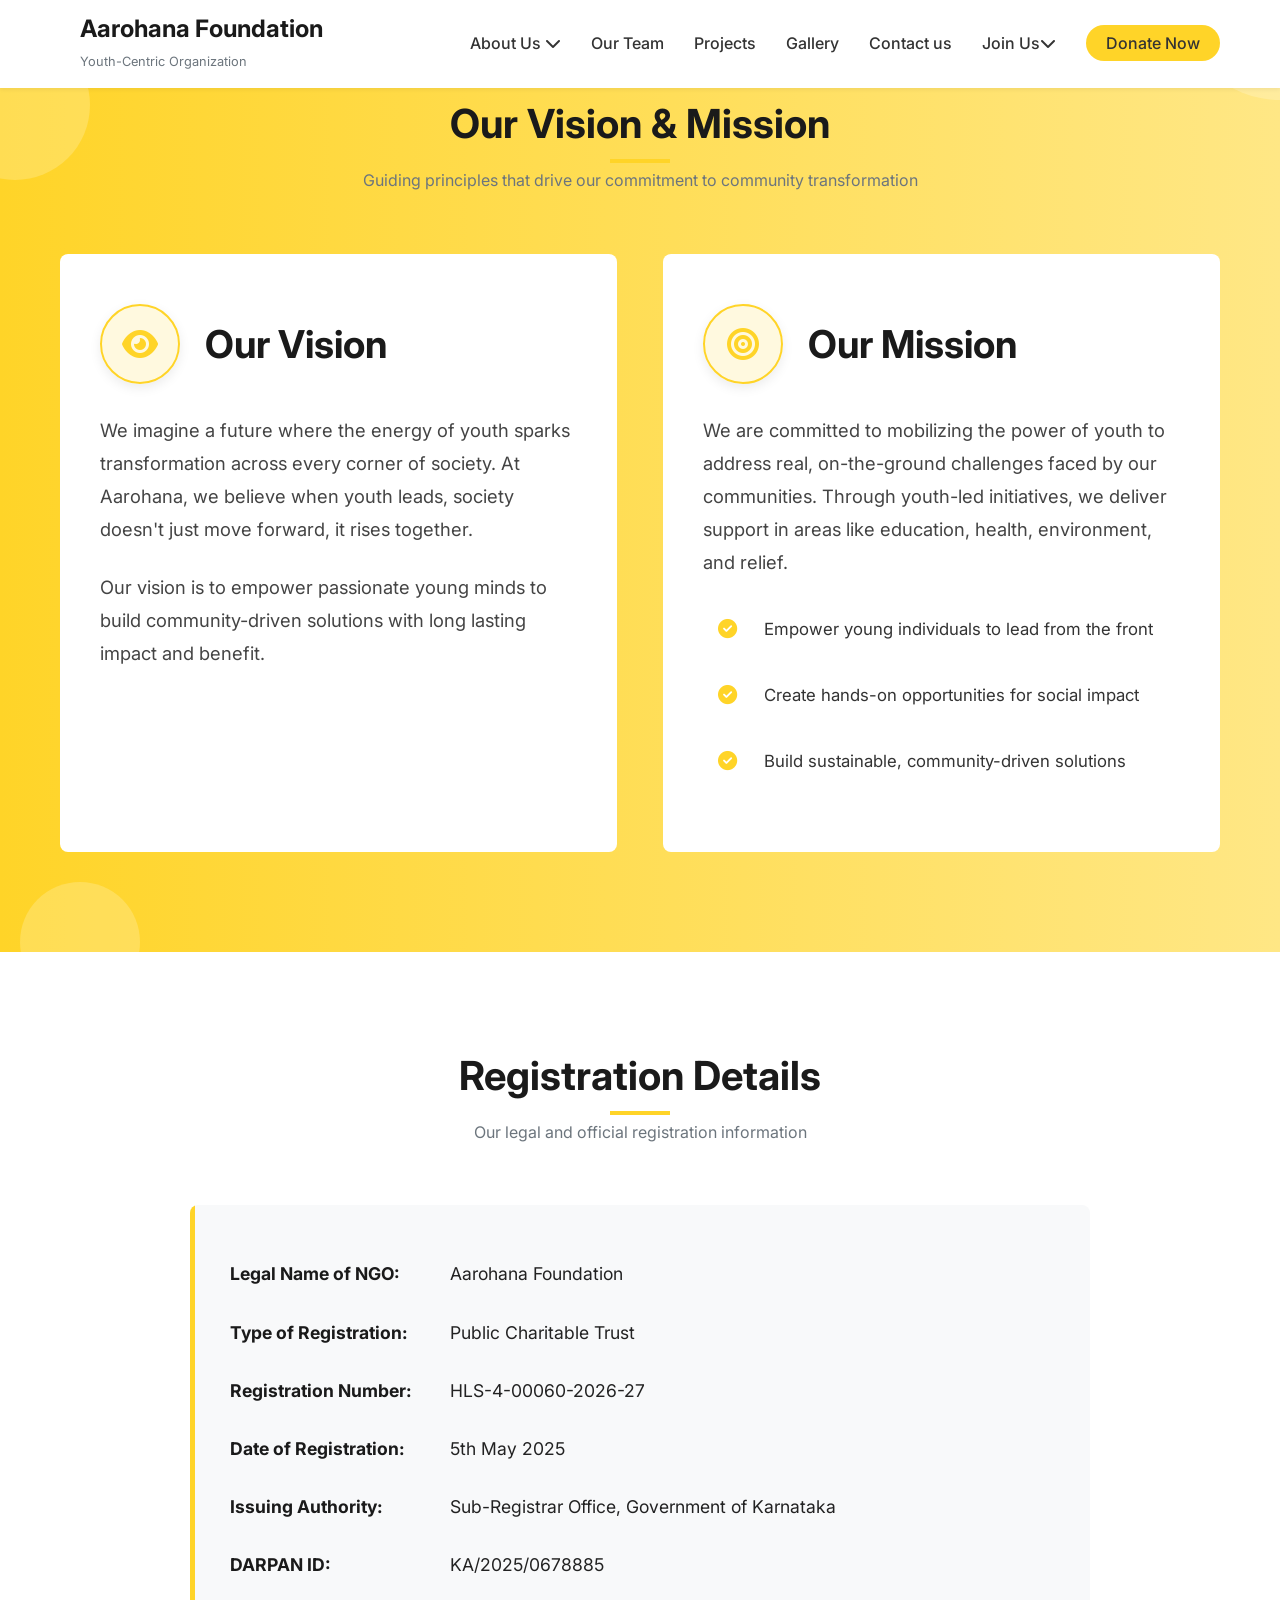
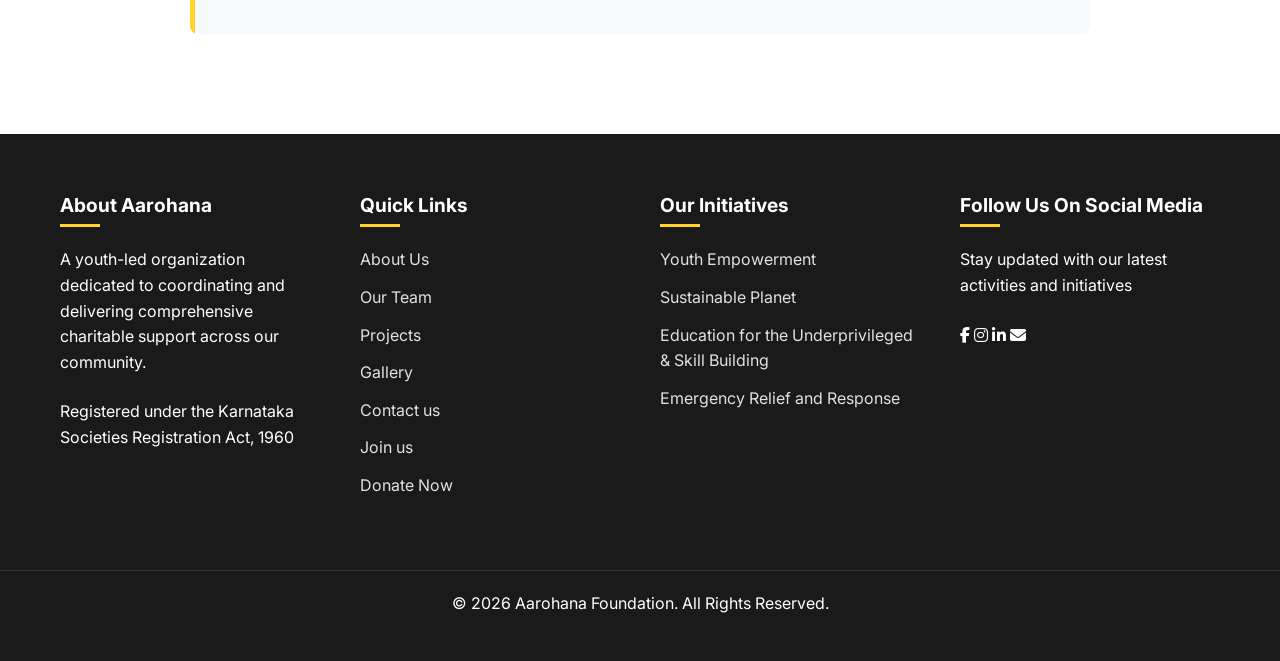
==== commit fa1728d2: "Few changes" ====
--- a/about.html
+++ b/about.html
@@ -7,7 +7,7 @@
     <meta charset="UTF-8">
     <meta name="viewport" content="width=device-width, initial-scale=1.0">
     <title>About Us | Aarohana Foundation</title>
-    <meta name="description" content="Learn more about Aarohana Foundation's vision, mission, and registration details. We are a registered public charitable trust working for social change.">
+    <meta name="description" content="Learn more about Aarohana Foundation's vision, mission, and registration details. We are a youth-centric organization working for social change.">
     <link rel="stylesheet" href="https://cdnjs.cloudflare.com/ajax/libs/font-awesome/6.4.0/css/all.min.css">
     <link href="https://fonts.googleapis.com/css2?family=Inter:wght@300;400;500;600;700&display=swap" rel="stylesheet">
     <link rel="stylesheet" href="assets/css/styles.css">
--- a/assets/css/styles.css
+++ b/assets/css/styles.css
@@ -424,6 +424,79 @@
      z-index: 1;
  }
 
+ /* Hero Brand and Tagline for Landing Page */
+ .hero-brand {
+     font-size: 6.5rem;
+     font-weight: 900;
+     letter-spacing: -2px;
+     line-height: 1.05;
+     margin-bottom: 0.5rem;
+     text-transform: uppercase;
+     color: var(--dark);
+     animation: fadeInUp 0.8s ease-out;
+ }
+ 
+ .hero-tagline {
+     font-size: 2.2rem;
+     font-weight: 700;
+     color: var(--white);
+     margin-bottom: 1.5rem;
+     text-shadow: 0 2px 6px rgba(0, 0, 0, 0.12);
+     animation: fadeInUp 1s ease-out;
+ }
+ 
+ .hero-tagline .highlight {
+     color: var(--secondary);
+     background: var(--white);
+     padding: 2px 12px;
+     border-radius: 6px;
+     font-weight: 800;
+ }
+
+ /* Fade-in Animation */
+ @keyframes fadeInUp {
+     from {
+         opacity: 0;
+         transform: translateY(20px);
+     }
+     to {
+         opacity: 1;
+         transform: translateY(0);
+     }
+ }
+
+ /* Responsive Adjustments for new elements */
+ @media (max-width: 992px) {
+     .hero-brand {
+         font-size: 5rem;
+     }
+     .hero-tagline {
+         font-size: 1.8rem;
+     }
+ }
+
+ @media (max-width: 768px) {
+     .hero-brand {
+         font-size: 3.8rem;
+         letter-spacing: -1px;
+     }
+     .hero-tagline {
+         font-size: 1.5rem;
+     }
+ }
+
+ @media (max-width: 480px) {
+     .hero-brand {
+         font-size: 3rem;
+     }
+     .hero-tagline {
+         font-size: 1.25rem;
+     }
+     .hero-tagline .highlight {
+         padding: 1px 6px;
+     }
+ }
+
  /* About Section */
  .about-content {
      display: grid;
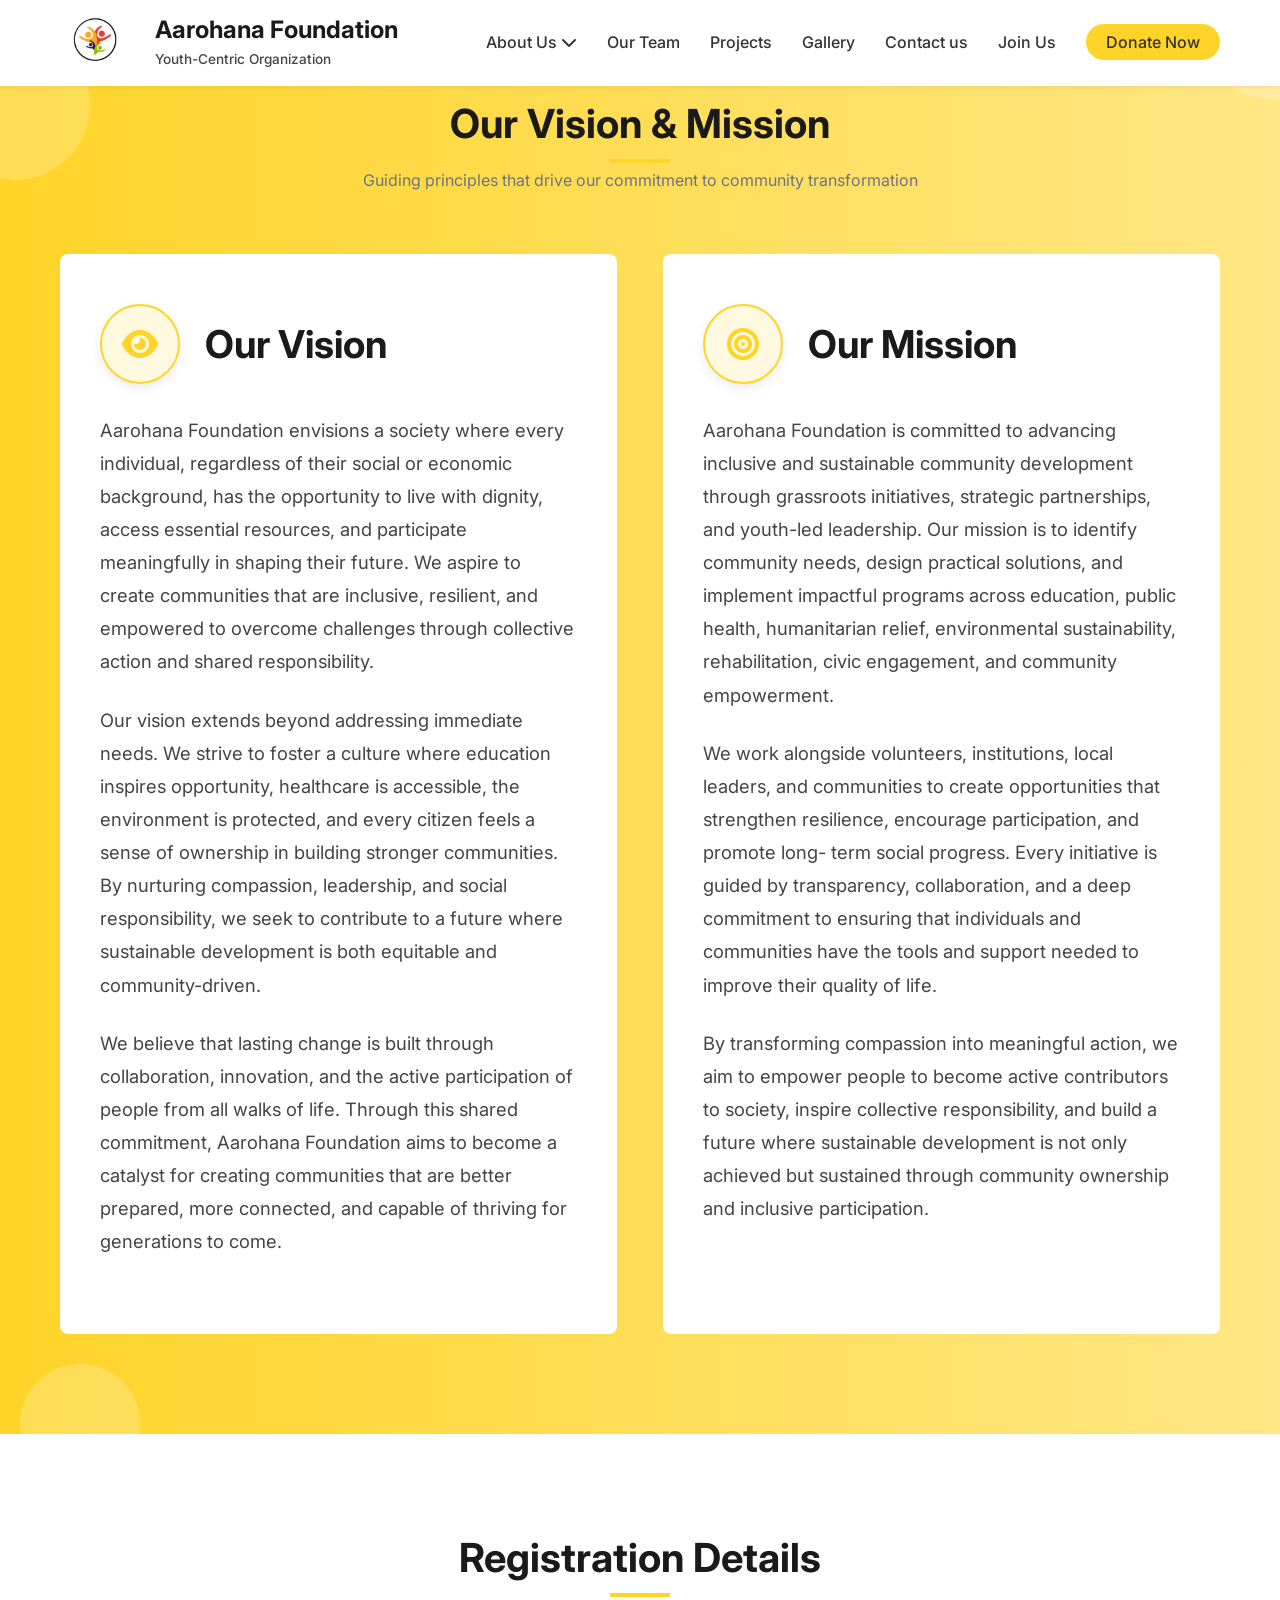
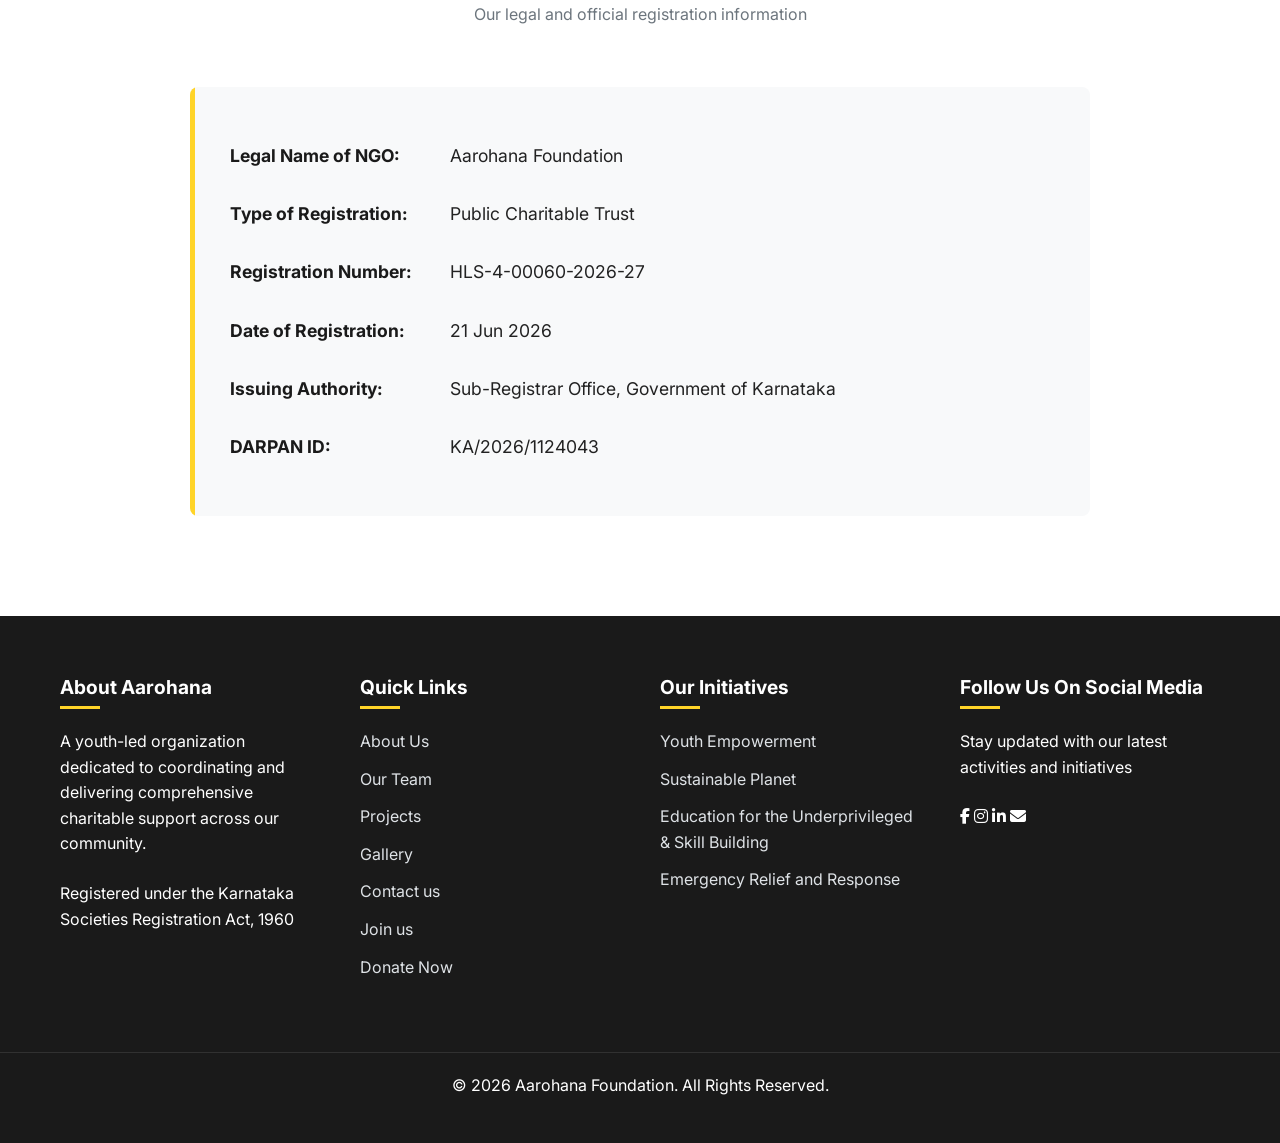
==== commit 3b6599bc: "Refactor header layout, update logo, and revise team/mission content" ====
--- a/about.html
+++ b/about.html
@@ -7,7 +7,8 @@
     <meta charset="UTF-8">
     <meta name="viewport" content="width=device-width, initial-scale=1.0">
     <title>About Us | Aarohana Foundation</title>
-    <meta name="description" content="Learn more about Aarohana Foundation's vision, mission, and registration details. We are a youth-centric organization working for social change.">
+    <meta name="description"
+        content="Learn more about Aarohana Foundation's vision, mission, and registration details. We are a youth-centric organization working for social change.">
     <link rel="stylesheet" href="https://cdnjs.cloudflare.com/ajax/libs/font-awesome/6.4.0/css/all.min.css">
     <link href="https://fonts.googleapis.com/css2?family=Inter:wght@300;400;500;600;700&display=swap" rel="stylesheet">
     <link rel="stylesheet" href="assets/css/styles.css">
@@ -15,14 +16,14 @@
     <link rel="stylesheet" href="assets/css/about.css">
     <link rel="icon" type="image/png" href="assets/images/logo/favicon.png">
     <!-- Google tag (gtag.js) -->
-<script async src="https://www.googletagmanager.com/gtag/js?id=G-BKS8LNNEW2"></script>
-<script>
-  window.dataLayer = window.dataLayer || [];
-  function gtag(){dataLayer.push(arguments);}
-  gtag('js', new Date());
+    <script async src="https://www.googletagmanager.com/gtag/js?id=G-BKS8LNNEW2"></script>
+    <script>
+        window.dataLayer = window.dataLayer || [];
+        function gtag() { dataLayer.push(arguments); }
+        gtag('js', new Date());
 
-  gtag('config', 'G-BKS8LNNEW2');
-</script>
+        gtag('config', 'G-BKS8LNNEW2');
+    </script>
 </head>
 
 <body>
@@ -31,106 +32,117 @@
 
 
     <!-- Mission Vision Section -->
-        <section id="vision-mission" class="section">
-            <div class="decorative-element circle-1"></div>
-            <div class="decorative-element circle-2"></div>
-            <div class="decorative-element circle-3"></div>
+    <section id="vision-mission" class="section">
+        <div class="decorative-element circle-1"></div>
+        <div class="decorative-element circle-2"></div>
+        <div class="decorative-element circle-3"></div>
 
-            <div class="container">
-                <div class="section-title animate">
-                    <h2>Our Vision & Mission</h2>
-                    <p>Guiding principles that drive our commitment to community transformation</p>
+        <div class="container">
+            <div class="section-title animate">
+                <h2>Our Vision & Mission</h2>
+                <p>Guiding principles that drive our commitment to community transformation</p>
+            </div>
+
+            <div class="mv-container">
+                <div class="mv-card animate delay-1">
+                    <div class="mv-header">
+                        <div class="mv-icon">
+                            <i class="fas fa-eye"></i>
+                        </div>
+                        <h3 class="mv-title">Our Vision</h3>
+                    </div>
+                    <div class="mv-content">
+                        <p>Aarohana Foundation envisions a society where every individual, regardless of their social or
+                            economic background, has the opportunity to live with dignity, access essential resources,
+                            and participate meaningfully in shaping their future. We aspire to create communities that
+                            are inclusive, resilient, and empowered to overcome challenges through collective action and
+                            shared responsibility.</p>
+
+                        <p>Our vision extends beyond addressing immediate needs. We strive to foster a culture where
+                            education inspires opportunity, healthcare is accessible, the environment is protected, and
+                            every citizen feels a sense of ownership in building stronger communities. By nurturing
+                            compassion, leadership, and social responsibility, we seek to contribute to a future where
+                            sustainable development is both equitable and community-driven.</p>
+
+                        <p>We believe that lasting change is built through collaboration, innovation, and the active
+                            participation of people from all walks of life. Through this shared commitment, Aarohana
+                            Foundation aims to become a catalyst for creating communities that are better prepared, more
+                            connected, and capable of thriving for generations to come.</p>
+                    </div>
                 </div>
 
-                <div class="mv-container">
-                    <div class="mv-card animate delay-1">
-                        <div class="mv-header">
-                            <div class="mv-icon">
-                                <i class="fas fa-eye"></i>
+                <div class="mv-card animate delay-2">
+                    <div class="mv-header">
+                        <div class="mv-icon">
+                            <i class="fas fa-bullseye"></i>
+                        </div>
+                        <h3 class="mv-title">Our Mission</h3>
+                    </div>
+                    <div class="mv-content">
+                        <p>Aarohana Foundation is committed to advancing inclusive and sustainable community development
+                            through grassroots initiatives, strategic partnerships, and youth-led leadership. Our
+                            mission is to identify community needs, design practical solutions, and implement impactful
+                            programs across education, public health, humanitarian relief, environmental sustainability,
+                            rehabilitation, civic engagement, and community empowerment.</p>
+                        <p>We work alongside volunteers, institutions, local leaders, and communities to create
+                            opportunities that strengthen resilience, encourage participation, and promote long- term
+                            social progress. Every initiative is guided by transparency, collaboration, and a deep
+                            commitment to ensuring that individuals and communities have the tools and support needed to
+                            improve their quality of life.</p>
+                        <p>By transforming compassion into meaningful action, we aim to empower people to become active
+                            contributors to society, inspire collective responsibility, and build a future where
+                            sustainable development is not only achieved but sustained through community ownership and
+                            inclusive participation. </p>
+
+                        <!--<div class="about-highlights">
+                            <div class="about-highlight">
+                                <i class="fas fa-check-circle"></i>
+                                <span>Empower young individuals to lead from the front</span>
                             </div>
-                            <h3 class="mv-title">Our Vision</h3>
-                        </div>
-                        <div class="mv-content">
-                            <p>We imagine a future where the energy of youth sparks transformation across every corner
-                                of society. At Aarohana, we believe when youth leads, society doesn't just move forward,
-                                it rises together.</p>
-
-                            <!-- <div class="mv-image">
-                                <img src="https://images.unsplash.com/photo-1522881193457-37ae97c905bf?ixlib=rb-4.0.3&ixid=M3wxMjA3fDB8MHxwaG90by1wYWdlfHx8fGVufDB8fHx8fA%3D%3D&auto=format&fit=crop&w=1170&q=80"
-                                    alt="Youth empowerment and community transformation">
-                            </div> -->
-
-                            <p>Our vision is to empower passionate young minds to build community-driven solutions with
-                                long lasting impact and benefit.</p>
-                        </div>
-                    </div>
-
-                    <div class="mv-card animate delay-2">
-                        <div class="mv-header">
-                            <div class="mv-icon">
-                                <i class="fas fa-bullseye"></i>
+                            <div class="about-highlight">
+                                <i class="fas fa-check-circle"></i>
+                                <span>Create hands-on opportunities for social impact</span>
                             </div>
-                            <h3 class="mv-title">Our Mission</h3>
-                        </div>
-                        <div class="mv-content">
-                            <p>We are committed to mobilizing the power of youth to address real, on-the-ground
-                                challenges faced by our communities. Through youth-led initiatives, we deliver support
-                                in areas like education, health, environment, and relief.</p>
-
-                            <!-- <div class="mv-image">
-                                <img src="https://images.unsplash.com/photo-1516321318423-f06f85e504b3?ixlib=rb-4.0.3&ixid=M3wxMjA3fDB8MHxwaG90by1wYWdlfHx8fGVufDB8fHx8fA%3D%3D&auto=format&fit=crop&w=1170&q=80"
-                                    alt="Youth-led community initiatives">
-                            </div> -->
-
-                            <div class="about-highlights">
-                                <div class="about-highlight">
-                                    <i class="fas fa-check-circle"></i>
-                                    <span>Empower young individuals to lead from the front</span>
-                                </div>
-                                <div class="about-highlight">
-                                    <i class="fas fa-check-circle"></i>
-                                    <span>Create hands-on opportunities for social impact</span>
-                                </div>
-                                <div class="about-highlight">
-                                    <i class="fas fa-check-circle"></i>
-                                    <span>Build sustainable, community-driven solutions</span>
-                                </div>
+                            <div class="about-highlight">
+                                <i class="fas fa-check-circle"></i>
+                                <span>Build sustainable, community-driven solutions</span>
                             </div>
-                        </div>
+                        </div>-->
                     </div>
                 </div>
             </div>
-        </section>
+        </div>
+    </section>
 
 
 
-        <section id="registration" class="section">
-            <div class="container">
-                <div class="section-title animate">
-                    <h2>Registration Details</h2>
-                    <p>Our legal and official registration information</p>
-                </div>
+    <section id="registration" class="section">
+        <div class="container">
+            <div class="section-title animate">
+                <h2>Registration Details</h2>
+                <p>Our legal and official registration information</p>
+            </div>
 
-                <div class="registration-card animate delay-1">
-                    <ul>
-                        <li><strong>Legal Name of NGO:</strong> Aarohana Foundation</li>
-                        <li><strong>Type of Registration:</strong> Public Charitable Trust</li>
-                        <li><strong>Registration Number:</strong> HLS-4-00060-2026-27 </li>
-                        <li><strong>Date of Registration:</strong> 5th May 2025</li>
-                        <li><strong>Issuing Authority:</strong>  Sub-Registrar Office, Government of Karnataka</li>
-                        <li><strong>DARPAN ID:</strong>KA/2025/0678885</li>
-                    </ul>
-                </div>
+            <div class="registration-card animate delay-1">
+                <ul>
+                    <li><strong>Legal Name of NGO:</strong> Aarohana Foundation</li>
+                    <li><strong>Type of Registration:</strong> Public Charitable Trust</li>
+                    <li><strong>Registration Number:</strong> HLS-4-00060-2026-27 </li>
+                    <li><strong>Date of Registration:</strong> 21 Jun 2026 </li>
+                    <li><strong>Issuing Authority:</strong> Sub-Registrar Office, Government of Karnataka</li>
+                    <li><strong>DARPAN ID:</strong>KA/2026/1124043</li>
+                </ul>
             </div>
-        </section>
-    </body>
+        </div>
+    </section>
+</body>
 
 
 
 
-    <footer id="footer"></footer>
+<footer id="footer"></footer>
 
-    <script src="assets/js/main.js"></script>
+<script src="assets/js/main.js"></script>
 
 
 </html>
--- a/assets/css/styles.css
+++ b/assets/css/styles.css
@@ -153,7 +153,7 @@
      display: flex;
      justify-content: space-between;
      align-items: center;
-     padding: 15px 20px;
+     padding: 8px 20px;
      max-width: 1200px;
      margin: 0 auto;
  }
@@ -167,14 +167,22 @@
      margin-right: 10px;
  }
 
+ .logo-text {
+     display: flex;
+     flex-direction: column;
+     justify-content: center;
+ }
+
  .logo-text h1 {
      font-size: 1.5rem;
-     margin-bottom: 4px;
+     margin: 0 0 4px 0;
+     line-height: 1.2;
  }
 
  .logo-text span {
-     font-size: 0.8rem;
-     color: var(--text-light);
+     font-size: 0.85rem;
+     color: #444;
+     font-weight: 500;
  }
 
  nav {
